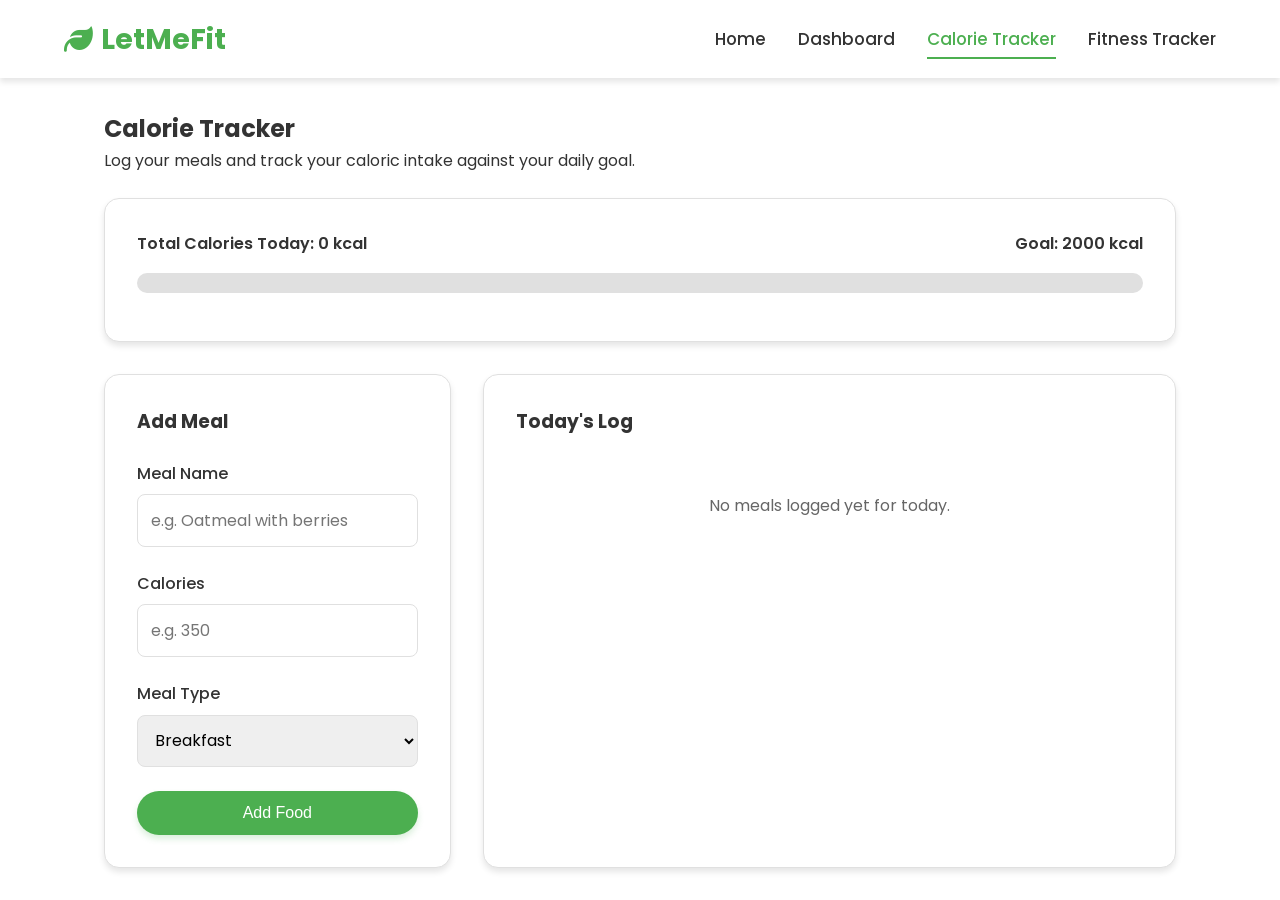
==== calorie-tracker.html @ b53c397a "Initial commit: Completed LetMeFit Web App" ====
<!DOCTYPE html>
<html lang="en">

<head>
  <meta charset="UTF-8">
  <meta name="viewport" content="width=device-width, initial-scale=1.0">
  <title>Calorie Tracker - LetMeFit</title>
  <link rel="stylesheet" href="css/style.css">
  <link rel="stylesheet" href="https://cdnjs.cloudflare.com/ajax/libs/font-awesome/6.4.0/css/all.min.css">
  <style>
    .delete-btn {
      color: #f44336;
      background: none;
      border: none;
      cursor: pointer;
      font-size: 1.1rem;
      padding: 0.2rem;
      transition: var(--transition);
    }

    .delete-btn:hover {
      color: #d32f2f;
      transform: scale(1.1);
    }

    .meal-list {
      margin-top: 1.5rem;
    }
  </style>
</head>

<body>
  <nav class="navbar">
    <div class="logo">
      <a href="index.html"><i class="fas fa-leaf"></i> LetMeFit</a>
    </div>
    <ul class="nav-links">
      <li><a href="index.html">Home</a></li>
      <li><a href="dashboard.html">Dashboard</a></li>
      <li><a href="calorie-tracker.html" class="active">Calorie Tracker</a></li>
      <li><a href="fitness-tracker.html">Fitness Tracker</a></li>
    </ul>
    <div class="menu-toggle">
      <i class="fas fa-bars"></i>
    </div>
  </nav>

  <main class="container">
    <h2>Calorie Tracker</h2>
    <p>Log your meals and track your caloric intake against your daily goal.</p>

    <div class="card" style="margin-top: 1.5rem;">
      <div class="summary-bar">
        <span>Total Calories Today: <span id="total-calories">0</span> kcal</span>
        <span>Goal: 2000 kcal</span>
      </div>
      <div class="progress-container">
        <div class="progress-bar" id="calorie-progress"></div>
      </div>
    </div>

    <div class="tracker-grid">
      <div class="card">
        <h3>Add Meal</h3>
        <form id="calorie-form" style="margin-top: 1.5rem;">
          <div class="form-group">
            <label for="food-name">Meal Name</label>
            <input type="text" id="food-name" placeholder="e.g. Oatmeal with berries" required>
          </div>
          <div class="form-group">
            <label for="calories">Calories</label>
            <input type="number" id="calories" placeholder="e.g. 350" required min="1">
          </div>
          <div class="form-group">
            <label for="meal-type">Meal Type</label>
            <select id="meal-type" required>
              <option value="Breakfast">Breakfast</option>
              <option value="Lunch">Lunch</option>
              <option value="Dinner">Dinner</option>
              <option value="Snack">Snack</option>
            </select>
          </div>
          <button type="submit" class="btn" style="width: 100%;">Add Food</button>
        </form>
      </div>

      <div class="card">
        <h3>Today's Log</h3>
        <div class="meal-list" id="meal-list">
          <!-- Meal items will be injected here by JS -->
        </div>
      </div>
    </div>
  </main>

  <script src="js/storage.js"></script>
  <script src="js/app.js"></script>
  <script src="js/calorie.js"></script>
</body>

</html>
---- css/style.css ----
@import url('https://fonts.googleapis.com/css2?family=Poppins:wght@300;400;500;600;700&display=swap');

:root {
  --primary-color: #4CAF50;
  --secondary-color: #45a049;
  --bg-color: #ffffff;
  --text-color: #333333;
  --light-bg: #f9f9f9;
  --border-color: #e0e0e0;
  --shadow: 0 4px 6px rgba(0, 0, 0, 0.1);
  --transition: all 0.3s ease;
}

* {
  margin: 0;
  padding: 0;
  box-sizing: border-box;
}

body {
  font-family: 'Poppins', sans-serif;
  background-color: var(--bg-color);
  color: var(--text-color);
  line-height: 1.6;
}

/* Navbar */
.navbar {
  display: flex;
  justify-content: space-between;
  align-items: center;
  padding: 1rem 5%;
  background-color: var(--bg-color);
  box-shadow: var(--shadow);
  position: sticky;
  top: 0;
  z-index: 1000;
}

.logo a {
  font-size: 1.8rem;
  font-weight: 700;
  color: var(--primary-color);
  text-decoration: none;
  display: flex;
  align-items: center;
  gap: 0.5rem;
}

.nav-links {
  display: flex;
  list-style: none;
  gap: 2rem;
}

.nav-links a {
  text-decoration: none;
  color: var(--text-color);
  font-weight: 500;
  font-size: 1.05rem;
  transition: var(--transition);
  padding: 0.5rem 0;
  position: relative;
}

.nav-links a::after {
  content: '';
  position: absolute;
  width: 0;
  height: 2px;
  bottom: 0;
  left: 0;
  background-color: var(--primary-color);
  transition: var(--transition);
}

.nav-links a:hover {
  color: var(--primary-color);
}

.nav-links a:hover::after,
.nav-links a.active::after {
  width: 100%;
}

.nav-links a.active {
  color: var(--primary-color);
}

.menu-toggle {
  display: none;
  font-size: 1.5rem;
  cursor: pointer;
  color: var(--text-color);
}

/* Base Layout */
.container {
  max-width: 1200px;
  margin: 0 auto;
  padding: 2rem 5%;
}

.btn {
  display: inline-block;
  padding: 0.8rem 1.5rem;
  background-color: var(--primary-color);
  color: #fff;
  border: none;
  border-radius: 25px;
  font-size: 1rem;
  font-weight: 500;
  cursor: pointer;
  text-decoration: none;
  transition: var(--transition);
  box-shadow: 0 4px 6px rgba(76, 175, 80, 0.2);
}

.btn:hover {
  background-color: var(--secondary-color);
  transform: translateY(-2px);
  box-shadow: 0 6px 12px rgba(76, 175, 80, 0.3);
}

.btn-outline {
  background-color: transparent;
  color: var(--primary-color);
  border: 2px solid var(--primary-color);
}

.btn-outline:hover {
  background-color: var(--primary-color);
  color: #fff;
}

/* Card */
.card {
  background: #fff;
  border-radius: 15px;
  padding: 2rem;
  box-shadow: var(--shadow);
  transition: var(--transition);
  border: 1px solid var(--border-color);
}

.card:hover {
  transform: translateY(-5px);
  box-shadow: 0 10px 20px rgba(0, 0, 0, 0.15);
}

/* Hero Section */
.hero {
  display: flex;
  align-items: center;
  justify-content: center;
  text-align: center;
  min-height: calc(100vh - 80px);
  background: linear-gradient(135deg, rgb(114, 191, 114) 0%, rgba(230, 245, 230, 1) 100%);
  padding: 2rem 5%;
}

.hero-content h1 {
  font-size: 3.5rem;
  line-height: 1.2;
  margin-bottom: 1rem;
  color: var(--text-color);
}

.hero-content h1 span {
  color: var(--primary-color);
}

.hero-content p {
  font-size: 1.2rem;
  margin-bottom: 2rem;
  color: #666;
  max-width: 600px;
  margin-left: auto;
  margin-right: auto;
}

/* Forms */
.form-group {
  margin-bottom: 1.5rem;
}

.form-group label {
  display: block;
  margin-bottom: 0.5rem;
  font-weight: 500;
}

.form-group input,
.form-group select {
  width: 100%;
  padding: 0.8rem;
  border: 1px solid var(--border-color);
  border-radius: 8px;
  font-family: inherit;
  font-size: 1rem;
  transition: var(--transition);
}

.form-group input:focus,
.form-group select:focus {
  outline: none;
  border-color: var(--primary-color);
  box-shadow: 0 0 0 2px rgba(76, 175, 80, 0.2);
}

/* Grids */
.tracker-grid {
  display: grid;
  grid-template-columns: 1fr 2fr;
  gap: 2rem;
  margin-top: 2rem;
}

.dashboard-grid {
  display: grid;
  grid-template-columns: repeat(auto-fit, minmax(300px, 1fr));
  gap: 2rem;
  margin-top: 2rem;
}

/* Stat Card */
.stat-card {
  text-align: center;
  padding: 3rem 2rem;
}

.stat-icon {
  font-size: 3rem;
  color: var(--primary-color);
  margin-bottom: 1rem;
}

.stat-value {
  font-size: 2.5rem;
  font-weight: 700;
  margin: 1rem 0;
}

/* List Item */
.list-item {
  display: flex;
  justify-content: space-between;
  padding: 1rem;
  border-bottom: 1px solid var(--border-color);
}

.list-item:last-child {
  border-bottom: none;
}

/* Progress Bar & Summary */
.progress-container {
  width: 100%;
  background-color: var(--border-color);
  border-radius: 10px;
  margin: 1rem 0;
  height: 20px;
  overflow: hidden;
}

.progress-bar {
  height: 100%;
  background-color: var(--primary-color);
  transition: width 0.3s ease, background-color 0.3s ease;
  width: 0%;
}

.progress-bar.danger {
  background-color: #f44336;
}

.summary-bar {
  display: flex;
  justify-content: space-between;
  font-weight: 600;
  margin-bottom: 0.5rem;
}

.text-danger {
  color: #f44336;
}

/* Feedback & Validation */
.error-message {
  color: #f44336;
  background-color: #ffebee;
  padding: 0.8rem;
  border-radius: 8px;
  margin-bottom: 1rem;
  display: none;
  font-size: 0.9rem;
  font-weight: 500;
}

.error-message.show {
  display: block;
}

/* Horizontal Scroll for log lists */
.list-container {
  width: 100%;
  overflow-x: auto;
  border-radius: 8px;
}

.list-container>div {
  min-width: 450px;
}

/* Responsive */
@media screen and (max-width: 768px) {
  .nav-links {
    position: absolute;
    top: 100%;
    left: 0;
    width: 100%;
    background-color: var(--bg-color);
    flex-direction: column;
    align-items: center;
    padding: 2rem 0;
    gap: 1.5rem;
    box-shadow: 0 10px 10px rgba(0, 0, 0, 0.1);
    clip-path: circle(0 at center -100%);
    transition: all 0.5s ease;
  }

  .nav-links.active {
    clip-path: circle(150% at center center);
  }

  .menu-toggle {
    display: block;
  }

  .hero-content h1 {
    font-size: 2.5rem;
  }

  .tracker-grid {
    grid-template-columns: 1fr;
  }
}
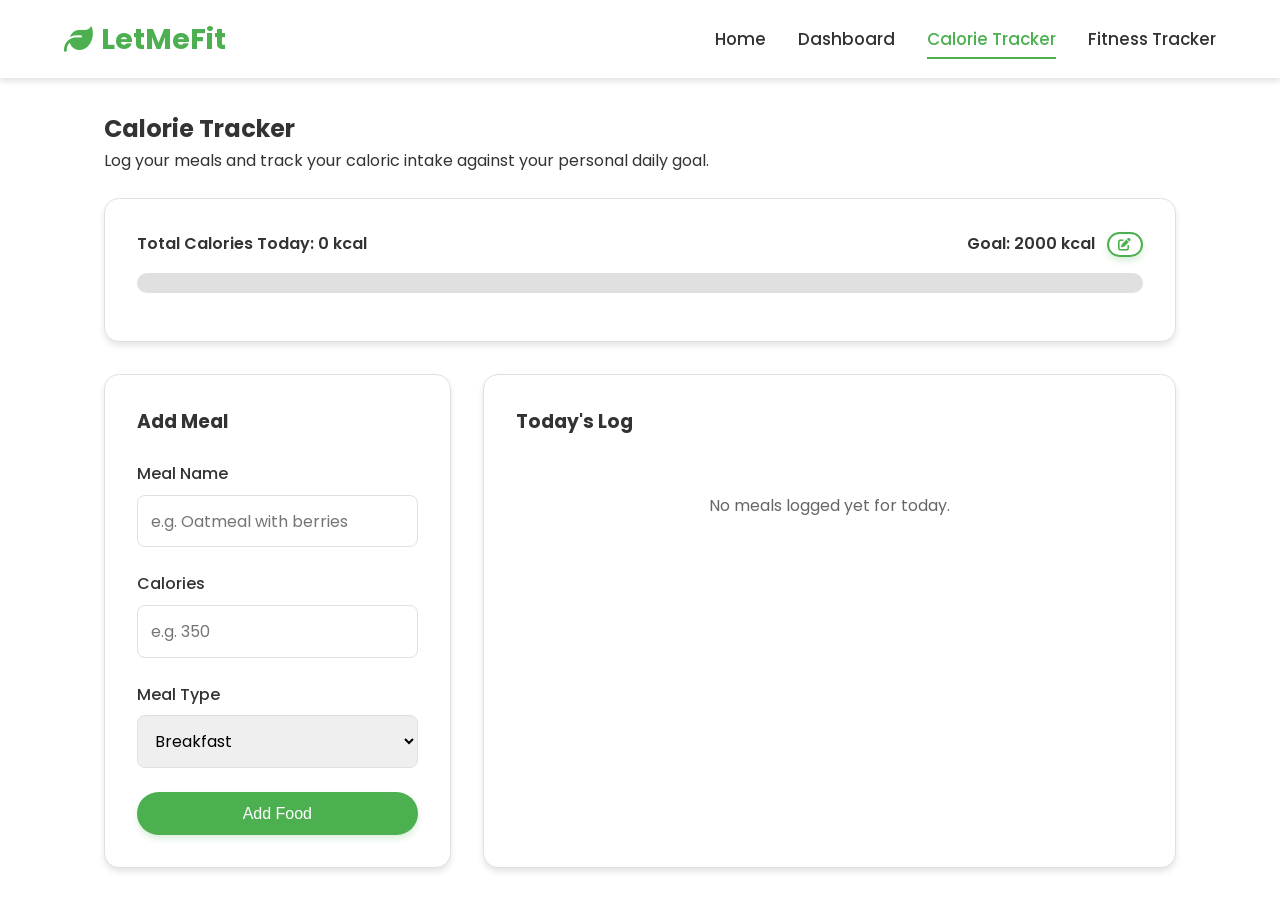
==== commit 0835aaff: "Added profile setup wizard" ====
--- a/calorie-tracker.html
+++ b/calorie-tracker.html
@@ -1,6 +1,5 @@
 <!DOCTYPE html>
 <html lang="en">
-
 <head>
   <meta charset="UTF-8">
   <meta name="viewport" content="width=device-width, initial-scale=1.0">
@@ -17,18 +16,29 @@
       padding: 0.2rem;
       transition: var(--transition);
     }
-
     .delete-btn:hover {
       color: #d32f2f;
       transform: scale(1.1);
     }
-
     .meal-list {
       margin-top: 1.5rem;
     }
+    .goal-header {
+      display: flex;
+      justify-content: space-between;
+      align-items: center;
+      margin-bottom: 0.5rem;
+    }
+    #goal-edit-container {
+      display: none;
+      background-color: var(--light-bg);
+      padding: 1rem;
+      border-radius: 8px;
+      margin-bottom: 1.5rem;
+      border: 1px solid var(--border-color);
+    }
   </style>
 </head>
-
 <body>
   <nav class="navbar">
     <div class="logo">
@@ -47,18 +57,33 @@
 
   <main class="container">
     <h2>Calorie Tracker</h2>
-    <p>Log your meals and track your caloric intake against your daily goal.</p>
+    <p>Log your meals and track your caloric intake against your personal daily goal.</p>
+    
+    <div class="card" style="margin-top: 1.5rem;">
+      <div class="goal-header">
+        <div class="summary-bar" style="width: 100%; margin-bottom: 0px;">
+          <span>Total Calories Today: <span id="total-calories">0</span> kcal</span>
+          <span>Goal: <span id="calorie-goal-display">2000</span> kcal 
+            <button id="edit-goal-btn" class="btn btn-outline" title="Edit Goal" style="padding: 0.2rem 0.6rem; font-size: 0.8rem; margin-left: 0.5rem;">
+              <i class="fas fa-edit"></i>
+            </button>
+          </span>
+        </div>
+      </div>
+      
+      <div id="goal-edit-container">
+        <label for="new-goal" style="font-weight: 500; font-size: 0.95rem; display: block; margin-bottom: 0.5rem;">Set New Daily Calorie Goal:</label>
+        <div style="display: flex; gap: 0.5rem;">
+          <input type="number" id="new-goal" style="padding: 0.5rem; border: 1px solid var(--border-color); border-radius: 4px; flex-grow: 1;" min="100">
+          <button id="save-goal-btn" class="btn" style="padding: 0.5rem 1.5rem;">Save</button>
+        </div>
+      </div>
 
-    <div class="card" style="margin-top: 1.5rem;">
-      <div class="summary-bar">
-        <span>Total Calories Today: <span id="total-calories">0</span> kcal</span>
-        <span>Goal: 2000 kcal</span>
-      </div>
       <div class="progress-container">
         <div class="progress-bar" id="calorie-progress"></div>
       </div>
     </div>
-
+    
     <div class="tracker-grid">
       <div class="card">
         <h3>Add Meal</h3>
@@ -86,8 +111,10 @@
 
       <div class="card">
         <h3>Today's Log</h3>
-        <div class="meal-list" id="meal-list">
-          <!-- Meal items will be injected here by JS -->
+        <div class="list-container">
+          <div class="meal-list" id="meal-list">
+            <!-- Meal items will be injected here by JS -->
+          </div>
         </div>
       </div>
     </div>
@@ -97,5 +124,4 @@
   <script src="js/app.js"></script>
   <script src="js/calorie.js"></script>
 </body>
-
 </html>
--- a/css/style.css
+++ b/css/style.css
@@ -22,6 +22,108 @@
   background-color: var(--bg-color);
   color: var(--text-color);
   line-height: 1.6;
+}
+
+/* Wizard Styles */
+.wizard-steps {
+  display: flex;
+  justify-content: space-between;
+  margin-bottom: 2rem;
+  position: relative;
+}
+.wizard-steps::before {
+  content: '';
+  position: absolute;
+  top: 50%;
+  left: 0;
+  right: 0;
+  height: 2px;
+  background: var(--border-color);
+  z-index: 1;
+}
+.step-indicator {
+  width: 35px;
+  height: 35px;
+  border-radius: 50%;
+  background: var(--border-color);
+  color: #666;
+  display: flex;
+  align-items: center;
+  justify-content: center;
+  font-weight: bold;
+  z-index: 2;
+  position: relative;
+  transition: var(--transition);
+}
+.step-indicator.active {
+  background: var(--primary-color);
+  color: #fff;
+  box-shadow: 0 0 0 5px rgba(76, 175, 80, 0.2);
+}
+
+.wizard-panel {
+  display: none;
+}
+.wizard-panel.active {
+  display: block;
+}
+
+/* BMI Gradient Bar */
+.bmi-bar-container {
+  margin: 2rem 0;
+  position: relative;
+}
+.bmi-gradient {
+  height: 15px;
+  width: 100%;
+  border-radius: 10px;
+  background: linear-gradient(to right, #2196f3 0%, #2196f3 28%, #4caf50 28%, #4caf50 50%, #ff9800 50%, #ff9800 66%, #f44336 66%, #f44336 100%);
+}
+.bmi-pointer {
+  position: absolute;
+  top: -10px;
+  width: 4px;
+  height: 35px;
+  background: #333;
+  border-radius: 2px;
+  transform: translateX(-50%);
+  transition: left 0.5s ease-out;
+}
+.bmi-pointer::before {
+  content: '';
+  position: absolute;
+  top: -8px;
+  left: -4px;
+  border-width: 6px;
+  border-style: solid;
+  border-color: transparent transparent #333 transparent;
+}
+
+/* Goal Cards */
+.goal-grid {
+  display: grid;
+  grid-template-columns: 1fr 1fr;
+  gap: 1.5rem;
+  margin-top: 1.5rem;
+}
+.goal-card {
+  border: 2px solid var(--border-color);
+  border-radius: 10px;
+  padding: 1.5rem;
+  cursor: pointer;
+  transition: var(--transition);
+  text-align: left;
+}
+.goal-card:hover {
+  border-color: #aaa;
+}
+.goal-card.selected {
+  border-color: var(--primary-color);
+  background-color: #f1f8e9;
+}
+.goal-card h4 {
+  margin-bottom: 0.5rem;
+  color: var(--text-color);
 }
 
 /* Navbar */
